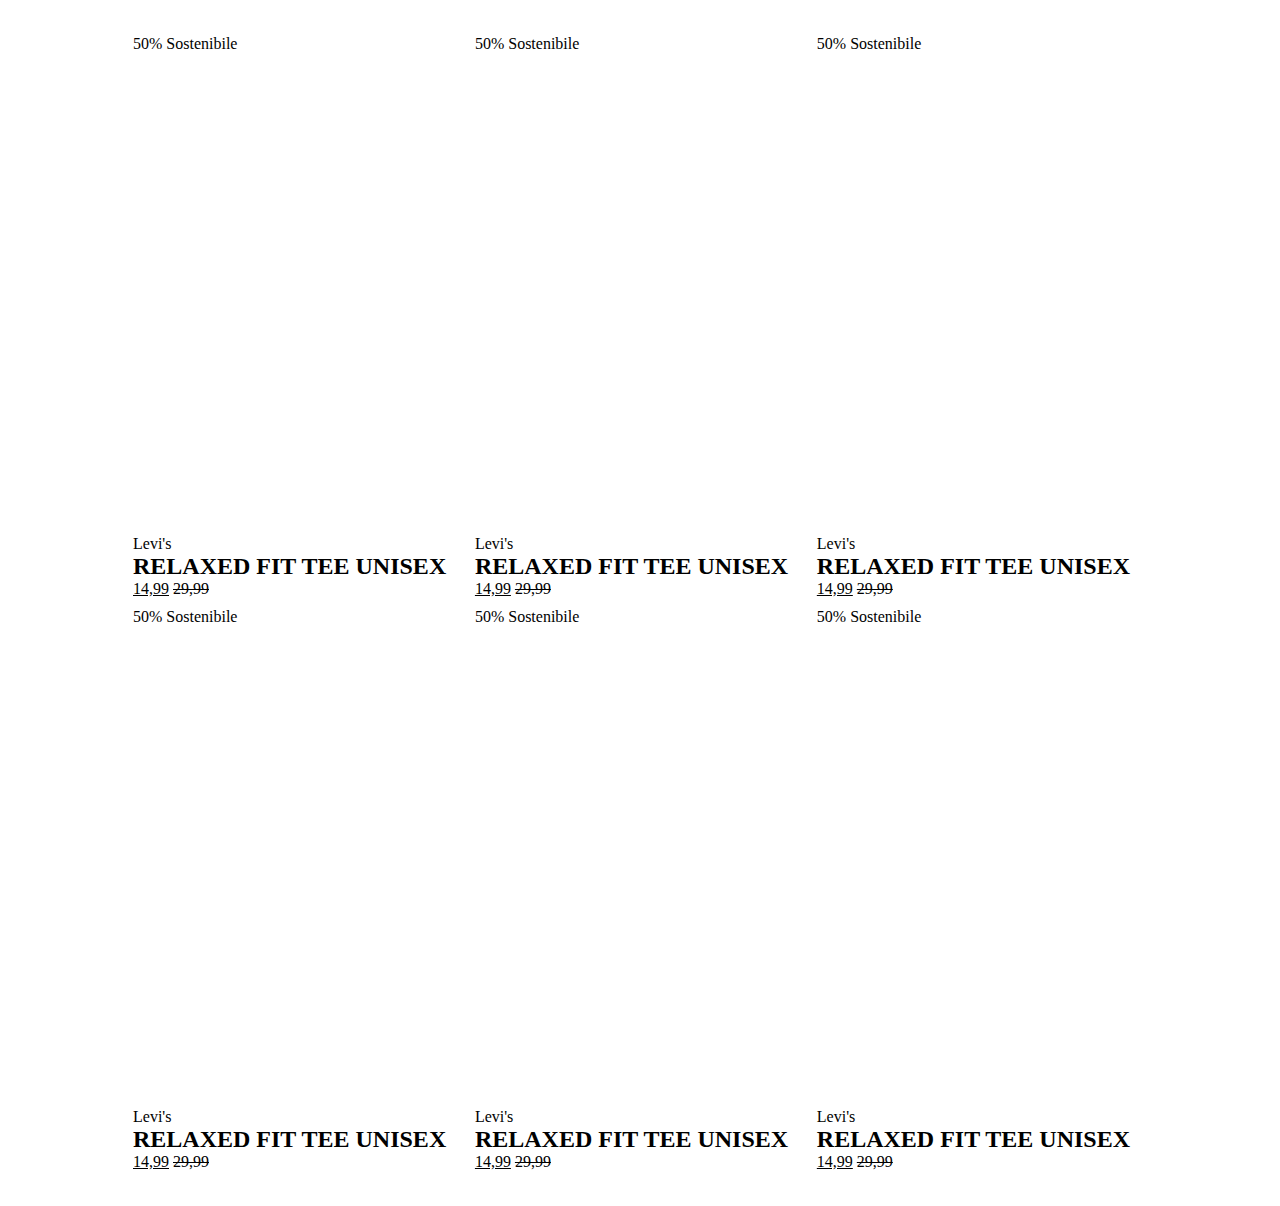
==== index.html @ b643df04 "Added Content" ====
<!DOCTYPE html>
<html lang="en">
    <head>
        <meta charset="UTF-8">
        <meta http-equiv="X-UA-Compatible" content="IE=edge">
        <meta name="viewport" content="width=device-width, initial-scale=1.0">
        <link rel="stylesheet" href="css/style.css">
        <title>Document</title>
    </head>
    <body>
        <main>
            <!-- card -->
            <article class="item">
                <!-- image -->
                <div class="item-picture">

                        <!-- heart -->
                        <!-- tag sconto -->
                        <span class="sales">50%</span>
                        <!-- tag sostenibilità -->
                        <span class="sustainability">Sostenibile</span>
                </div>
                <!-- didascalia -->
                <div class="item-specs">
                    <!-- marca -->
                    <span class="brand">Levi's</span>    
                    <!-- descrizione -->
                    <h2 class="description">RELAXED FIT TEE UNISEX</h2>
                    <!-- prezzo scontato/prezzo iniziale -->
                    <ins class="price current">14,99</ins>
                    <del class="price previous">29,99</del>
                </div>
            </article>
             <article class="item">
                <!-- image -->
                <div class="item-picture">

                        <!-- heart -->
                        <!-- tag sconto -->
                        <span class="sales">50%</span>
                        <!-- tag sostenibilità -->
                        <span class="sustainability">Sostenibile</span>
                </div>
                <!-- didascalia -->
                <div class="item-specs">
                    <!-- marca -->
                    <span class="brand">Levi's</span>    
                    <!-- descrizione -->
                    <h2 class="description">RELAXED FIT TEE UNISEX</h2>
                    <!-- prezzo scontato/prezzo iniziale -->
                    <ins class="price current">14,99</ins>
                    <del class="price previous">29,99</del>
                </div>
            </article>
             <article class="item">
                <!-- image -->
                <div class="item-picture">

                        <!-- heart -->
                        <!-- tag sconto -->
                        <span class="sales">50%</span>
                        <!-- tag sostenibilità -->
                        <span class="sustainability">Sostenibile</span>
                </div>
                <!-- didascalia -->
                <div class="item-specs">
                    <!-- marca -->
                    <span class="brand">Levi's</span>    
                    <!-- descrizione -->
                    <h2 class="description">RELAXED FIT TEE UNISEX</h2>
                    <!-- prezzo scontato/prezzo iniziale -->
                    <ins class="price current">14,99</ins>
                    <del class="price previous">29,99</del>
                </div>
            </article>
             <article class="item">
                <!-- image -->
                <div class="item-picture">

                        <!-- heart -->
                        <!-- tag sconto -->
                        <span class="sales">50%</span>
                        <!-- tag sostenibilità -->
                        <span class="sustainability">Sostenibile</span>
                </div>
                <!-- didascalia -->
                <div class="item-specs">
                    <!-- marca -->
                    <span class="brand">Levi's</span>    
                    <!-- descrizione -->
                    <h2 class="description">RELAXED FIT TEE UNISEX</h2>
                    <!-- prezzo scontato/prezzo iniziale -->
                    <ins class="price current">14,99</ins>
                    <del class="price previous">29,99</del>
                </div>
            </article>
             <article class="item">
                <!-- image -->
                <div class="item-picture">

                        <!-- heart -->
                        <!-- tag sconto -->
                        <span class="sales">50%</span>
                        <!-- tag sostenibilità -->
                        <span class="sustainability">Sostenibile</span>
                </div>
                <!-- didascalia -->
                <div class="item-specs">
                    <!-- marca -->
                    <span class="brand">Levi's</span>    
                    <!-- descrizione -->
                    <h2 class="description">RELAXED FIT TEE UNISEX</h2>
                    <!-- prezzo scontato/prezzo iniziale -->
                    <ins class="price current">14,99</ins>
                    <del class="price previous">29,99</del>
                </div>
            </article>
             <article class="item">
                <!-- image -->
                <div class="item-picture">

                        <!-- heart -->
                        <!-- tag sconto -->
                        <span class="sales">50%</span>
                        <!-- tag sostenibilità -->
                        <span class="sustainability">Sostenibile</span>
                </div>
                <!-- didascalia -->
                <div class="item-specs">
                    <!-- marca -->
                    <span class="brand">Levi's</span>    
                    <!-- descrizione -->
                    <h2 class="description">RELAXED FIT TEE UNISEX</h2>
                    <!-- prezzo scontato/prezzo iniziale -->
                    <ins class="price current">14,99</ins>
                    <del class="price previous">29,99</del>
                </div>
            </article>
        </main>         
                
    </body>
</html>
---- css/style.css ----
* {
    margin: 0;
    padding: 0;
    box-sizing: border-box;
}

/* general */
body {
    padding: 30px 0;
} 

main {
    width: 80%;
    margin: auto;
}

/* utilities */

/* main */

.item{
    display: inline-block;
    width: 33%;
    padding: 5px;
}

.item-picture {
    display: inline-block;
    width: 100%;
    height: 500px;
    background-position: center;
    background-size: cover;
    background-repeat: no-repeat;
}
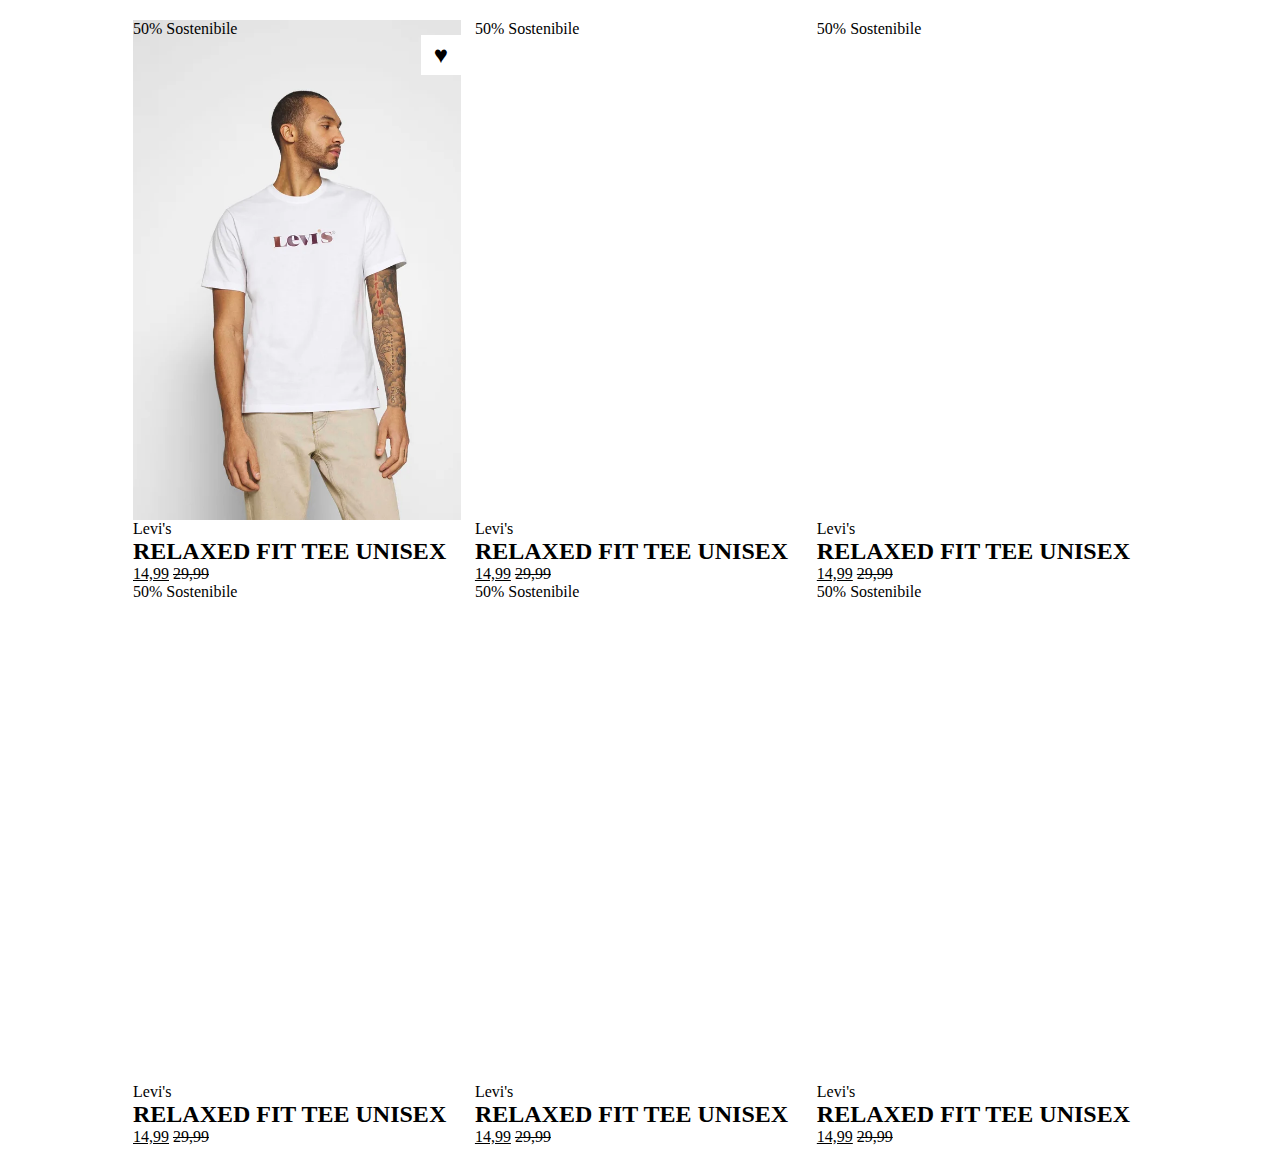
==== commit 447f5d18: "added favourite tag" ====
--- a/index.html
+++ b/index.html
@@ -11,10 +11,11 @@
         <main>
             <!-- card -->
             <article class="item">
-                <!-- image -->
-                <div class="item-picture">
+                <!-- item-picture -->
+                <div class="item-picture levi">
 
                         <!-- heart -->
+                        <span class="favourite">&hearts;</span>
                         <!-- tag sconto -->
                         <span class="sales">50%</span>
                         <!-- tag sostenibilità -->
@@ -31,6 +32,7 @@
                     <del class="price previous">29,99</del>
                 </div>
             </article>
+
              <article class="item">
                 <!-- image -->
                 <div class="item-picture">
--- a/css/style.css
+++ b/css/style.css
@@ -6,7 +6,7 @@
 
 /* general */
 body {
-    padding: 30px 0;
+    padding: 20px 0;
 } 
 
 main {
@@ -21,8 +21,10 @@
 .item{
     display: inline-block;
     width: 33%;
-    padding: 5px;
+    padding: 0 5px;
 }
+
+/* item-picture */
 
 .item-picture {
     display: inline-block;
@@ -31,5 +33,24 @@
     background-position: center;
     background-size: cover;
     background-repeat: no-repeat;
+    position: relative;
 }
-    +
+.levi {
+    background-image: url(../img/1.webp);
+}
+
+/* heart */
+
+.favourite {
+    height: 40px;
+    width: 40px;
+    font-size: 24px;
+    text-align: center;
+    line-height: 40px;
+    background-color: white;
+    position: absolute;
+    top: 15px;
+    right: 0;
+} 
+
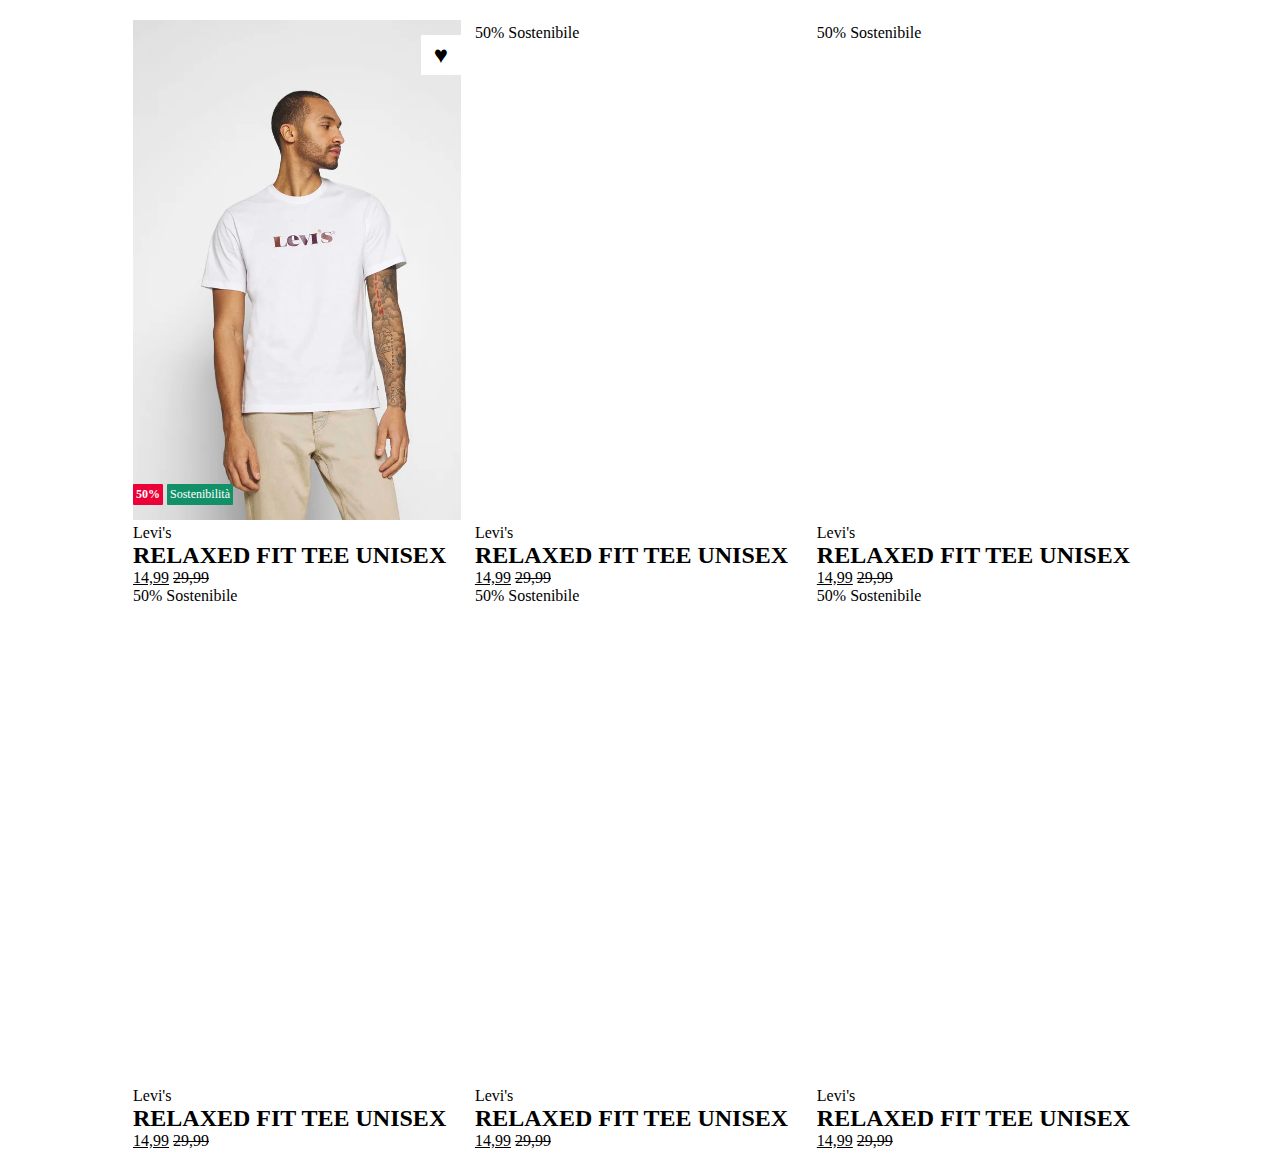
==== commit f25007ab: "added sales,sustainability tags" ====
--- a/index.html
+++ b/index.html
@@ -16,10 +16,12 @@
 
                         <!-- heart -->
                         <span class="favourite">&hearts;</span>
-                        <!-- tag sconto -->
-                        <span class="sales">50%</span>
-                        <!-- tag sostenibilità -->
-                        <span class="sustainability">Sostenibile</span>
+                        <div class="tags">
+                            <!-- tag sconto -->
+                            <span class="tag sales"><strong>50%</strong> </span>
+                            <!-- tag sostenibilità -->
+                            <span class="tag sustainability">Sostenibilità</span>
+                        </div>
                 </div>
                 <!-- didascalia -->
                 <div class="item-specs">
--- a/css/style.css
+++ b/css/style.css
@@ -54,3 +54,29 @@
     right: 0;
 } 
 
+.favourite:hover {
+    color: red;
+}
+
+/* tags */
+.tags {
+    position: absolute;
+    bottom: 15px;
+    left: 0;
+}
+
+.tag {
+    display: inline-block;
+    padding: 3px;
+    color: white;
+    border-radius: 1px;
+    font-size: 12px;
+}
+
+.tag.sales {
+    background-color: #EB0037;
+}
+
+.tag.sustainability {
+    background-color: #129169;
+}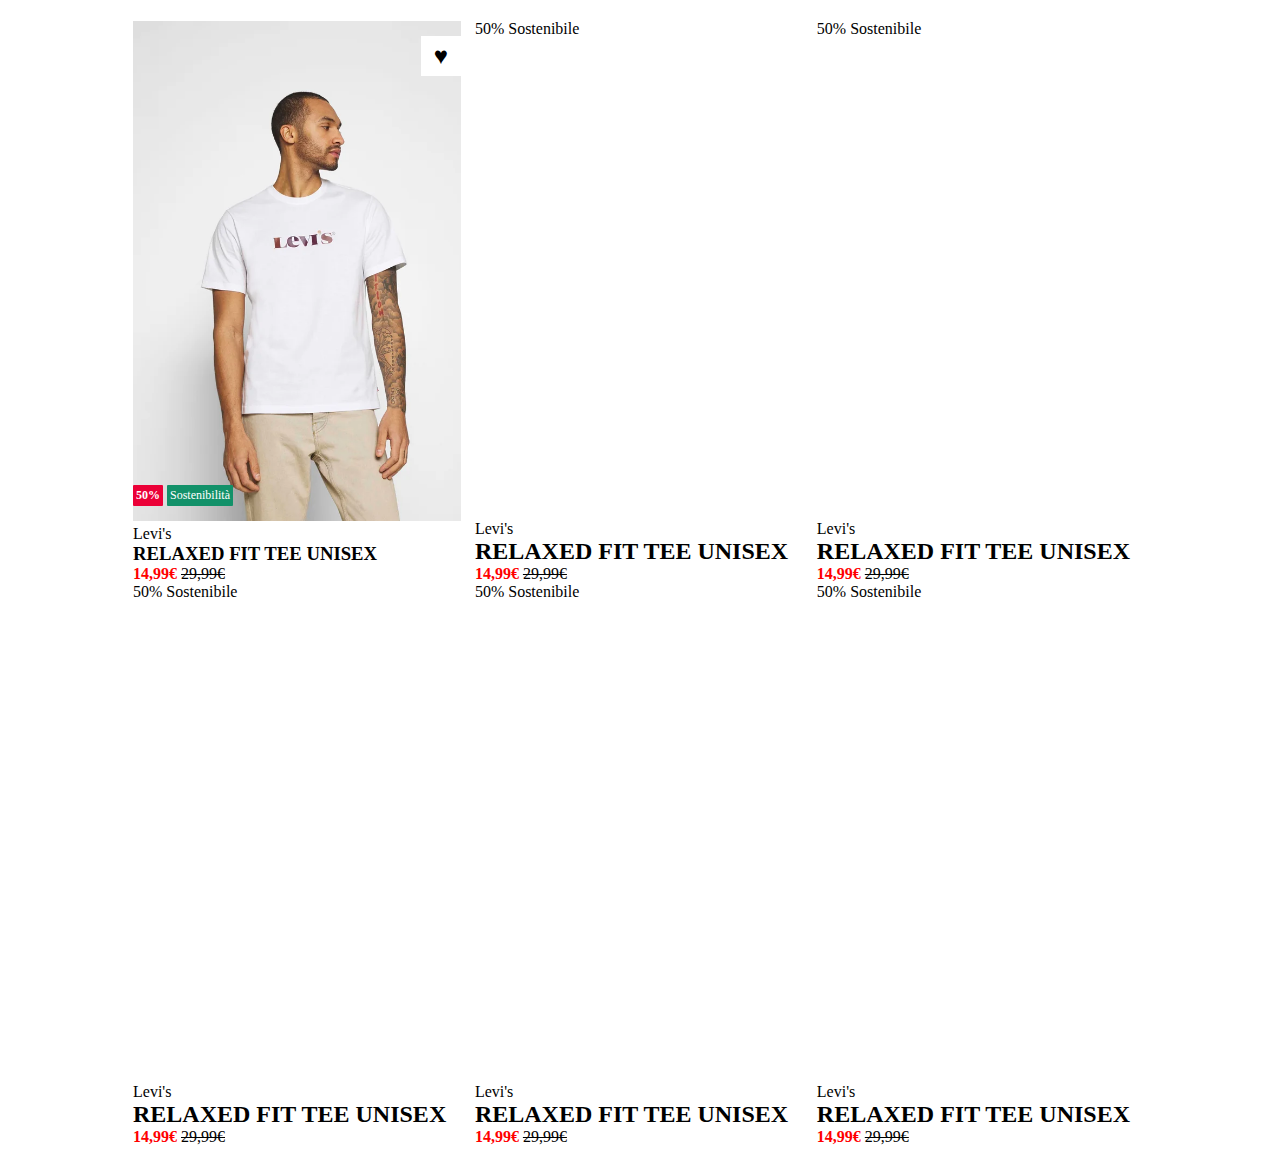
==== commit d58c0df8: "changed text decoration" ====
--- a/index.html
+++ b/index.html
@@ -28,7 +28,7 @@
                     <!-- marca -->
                     <span class="brand">Levi's</span>    
                     <!-- descrizione -->
-                    <h2 class="description">RELAXED FIT TEE UNISEX</h2>
+                    <h3 class="description">RELAXED FIT TEE UNISEX</h3>
                     <!-- prezzo scontato/prezzo iniziale -->
                     <ins class="price current">14,99</ins>
                     <del class="price previous">29,99</del>
--- a/css/style.css
+++ b/css/style.css
@@ -79,4 +79,16 @@
 
 .tag.sustainability {
     background-color: #129169;
+}
+
+/* Didascalia */
+
+.price.current {
+    text-decoration: none;
+    font-weight: bold;
+    color: red;
+}
+
+.price::after {
+    content: "\20AC";
 }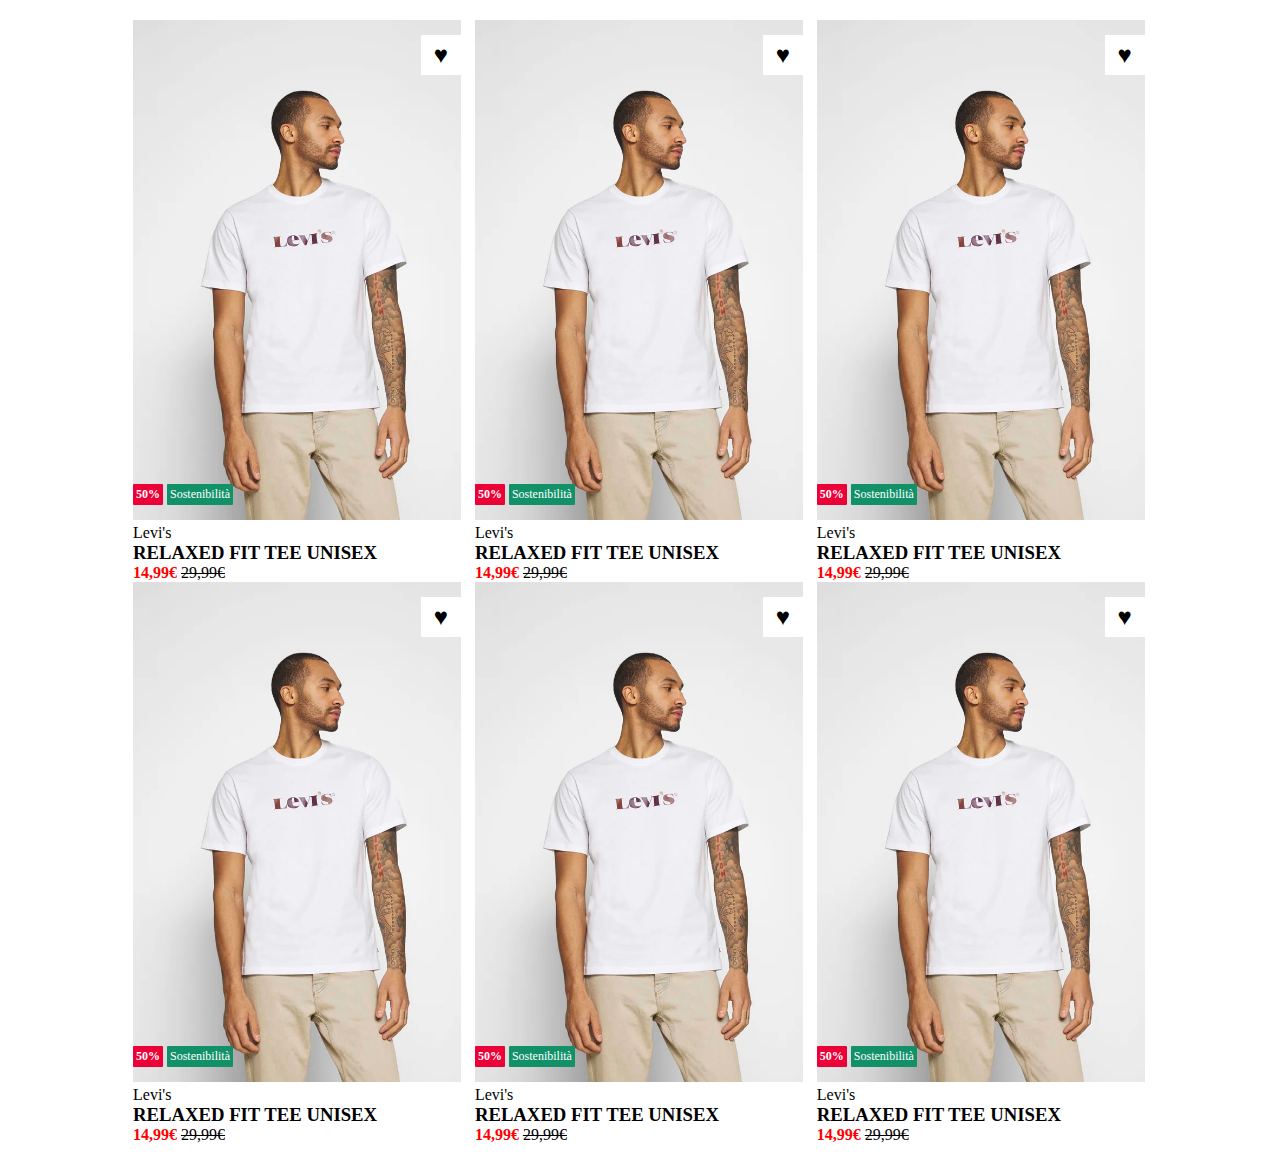
==== commit 6e9469f0: "applied changes to all articles" ====
--- a/index.html
+++ b/index.html
@@ -34,112 +34,127 @@
                     <del class="price previous">29,99</del>
                 </div>
             </article>
-
-             <article class="item">
-                <!-- image -->
-                <div class="item-picture">
+            <article class="item">
+                <!-- item-picture -->
+                <div class="item-picture levi">
 
                         <!-- heart -->
-                        <!-- tag sconto -->
-                        <span class="sales">50%</span>
-                        <!-- tag sostenibilità -->
-                        <span class="sustainability">Sostenibile</span>
+                        <span class="favourite">&hearts;</span>
+                        <div class="tags">
+                            <!-- tag sconto -->
+                            <span class="tag sales"><strong>50%</strong> </span>
+                            <!-- tag sostenibilità -->
+                            <span class="tag sustainability">Sostenibilità</span>
+                        </div>
                 </div>
                 <!-- didascalia -->
                 <div class="item-specs">
                     <!-- marca -->
                     <span class="brand">Levi's</span>    
                     <!-- descrizione -->
-                    <h2 class="description">RELAXED FIT TEE UNISEX</h2>
+                    <h3 class="description">RELAXED FIT TEE UNISEX</h3>
                     <!-- prezzo scontato/prezzo iniziale -->
                     <ins class="price current">14,99</ins>
                     <del class="price previous">29,99</del>
                 </div>
             </article>
-             <article class="item">
-                <!-- image -->
-                <div class="item-picture">
+            <article class="item">
+                <!-- item-picture -->
+                <div class="item-picture levi">
 
                         <!-- heart -->
-                        <!-- tag sconto -->
-                        <span class="sales">50%</span>
-                        <!-- tag sostenibilità -->
-                        <span class="sustainability">Sostenibile</span>
+                        <span class="favourite">&hearts;</span>
+                        <div class="tags">
+                            <!-- tag sconto -->
+                            <span class="tag sales"><strong>50%</strong> </span>
+                            <!-- tag sostenibilità -->
+                            <span class="tag sustainability">Sostenibilità</span>
+                        </div>
                 </div>
                 <!-- didascalia -->
                 <div class="item-specs">
                     <!-- marca -->
                     <span class="brand">Levi's</span>    
                     <!-- descrizione -->
-                    <h2 class="description">RELAXED FIT TEE UNISEX</h2>
+                    <h3 class="description">RELAXED FIT TEE UNISEX</h3>
                     <!-- prezzo scontato/prezzo iniziale -->
                     <ins class="price current">14,99</ins>
                     <del class="price previous">29,99</del>
                 </div>
             </article>
-             <article class="item">
-                <!-- image -->
-                <div class="item-picture">
+            <article class="item">
+                <!-- item-picture -->
+                <div class="item-picture levi">
 
                         <!-- heart -->
-                        <!-- tag sconto -->
-                        <span class="sales">50%</span>
-                        <!-- tag sostenibilità -->
-                        <span class="sustainability">Sostenibile</span>
+                        <span class="favourite">&hearts;</span>
+                        <div class="tags">
+                            <!-- tag sconto -->
+                            <span class="tag sales"><strong>50%</strong> </span>
+                            <!-- tag sostenibilità -->
+                            <span class="tag sustainability">Sostenibilità</span>
+                        </div>
                 </div>
                 <!-- didascalia -->
                 <div class="item-specs">
                     <!-- marca -->
                     <span class="brand">Levi's</span>    
                     <!-- descrizione -->
-                    <h2 class="description">RELAXED FIT TEE UNISEX</h2>
+                    <h3 class="description">RELAXED FIT TEE UNISEX</h3>
                     <!-- prezzo scontato/prezzo iniziale -->
                     <ins class="price current">14,99</ins>
                     <del class="price previous">29,99</del>
                 </div>
             </article>
-             <article class="item">
-                <!-- image -->
-                <div class="item-picture">
+            <article class="item">
+                <!-- item-picture -->
+                <div class="item-picture levi">
 
                         <!-- heart -->
-                        <!-- tag sconto -->
-                        <span class="sales">50%</span>
-                        <!-- tag sostenibilità -->
-                        <span class="sustainability">Sostenibile</span>
+                        <span class="favourite">&hearts;</span>
+                        <div class="tags">
+                            <!-- tag sconto -->
+                            <span class="tag sales"><strong>50%</strong> </span>
+                            <!-- tag sostenibilità -->
+                            <span class="tag sustainability">Sostenibilità</span>
+                        </div>
                 </div>
                 <!-- didascalia -->
                 <div class="item-specs">
                     <!-- marca -->
                     <span class="brand">Levi's</span>    
                     <!-- descrizione -->
-                    <h2 class="description">RELAXED FIT TEE UNISEX</h2>
+                    <h3 class="description">RELAXED FIT TEE UNISEX</h3>
                     <!-- prezzo scontato/prezzo iniziale -->
                     <ins class="price current">14,99</ins>
                     <del class="price previous">29,99</del>
                 </div>
             </article>
-             <article class="item">
-                <!-- image -->
-                <div class="item-picture">
+            <article class="item">
+                <!-- item-picture -->
+                <div class="item-picture levi">
 
                         <!-- heart -->
-                        <!-- tag sconto -->
-                        <span class="sales">50%</span>
-                        <!-- tag sostenibilità -->
-                        <span class="sustainability">Sostenibile</span>
+                        <span class="favourite">&hearts;</span>
+                        <div class="tags">
+                            <!-- tag sconto -->
+                            <span class="tag sales"><strong>50%</strong> </span>
+                            <!-- tag sostenibilità -->
+                            <span class="tag sustainability">Sostenibilità</span>
+                        </div>
                 </div>
                 <!-- didascalia -->
                 <div class="item-specs">
                     <!-- marca -->
                     <span class="brand">Levi's</span>    
                     <!-- descrizione -->
-                    <h2 class="description">RELAXED FIT TEE UNISEX</h2>
+                    <h3 class="description">RELAXED FIT TEE UNISEX</h3>
                     <!-- prezzo scontato/prezzo iniziale -->
                     <ins class="price current">14,99</ins>
                     <del class="price previous">29,99</del>
                 </div>
             </article>
+
         </main>         
                 
     </body>
--- a/css/style.css
+++ b/css/style.css
@@ -38,6 +38,10 @@
 
 .levi {
     background-image: url(../img/1.webp);
+}
+
+.levi:hover {
+    background-image: url(../img/1b.webp);
 }
 
 /* heart */
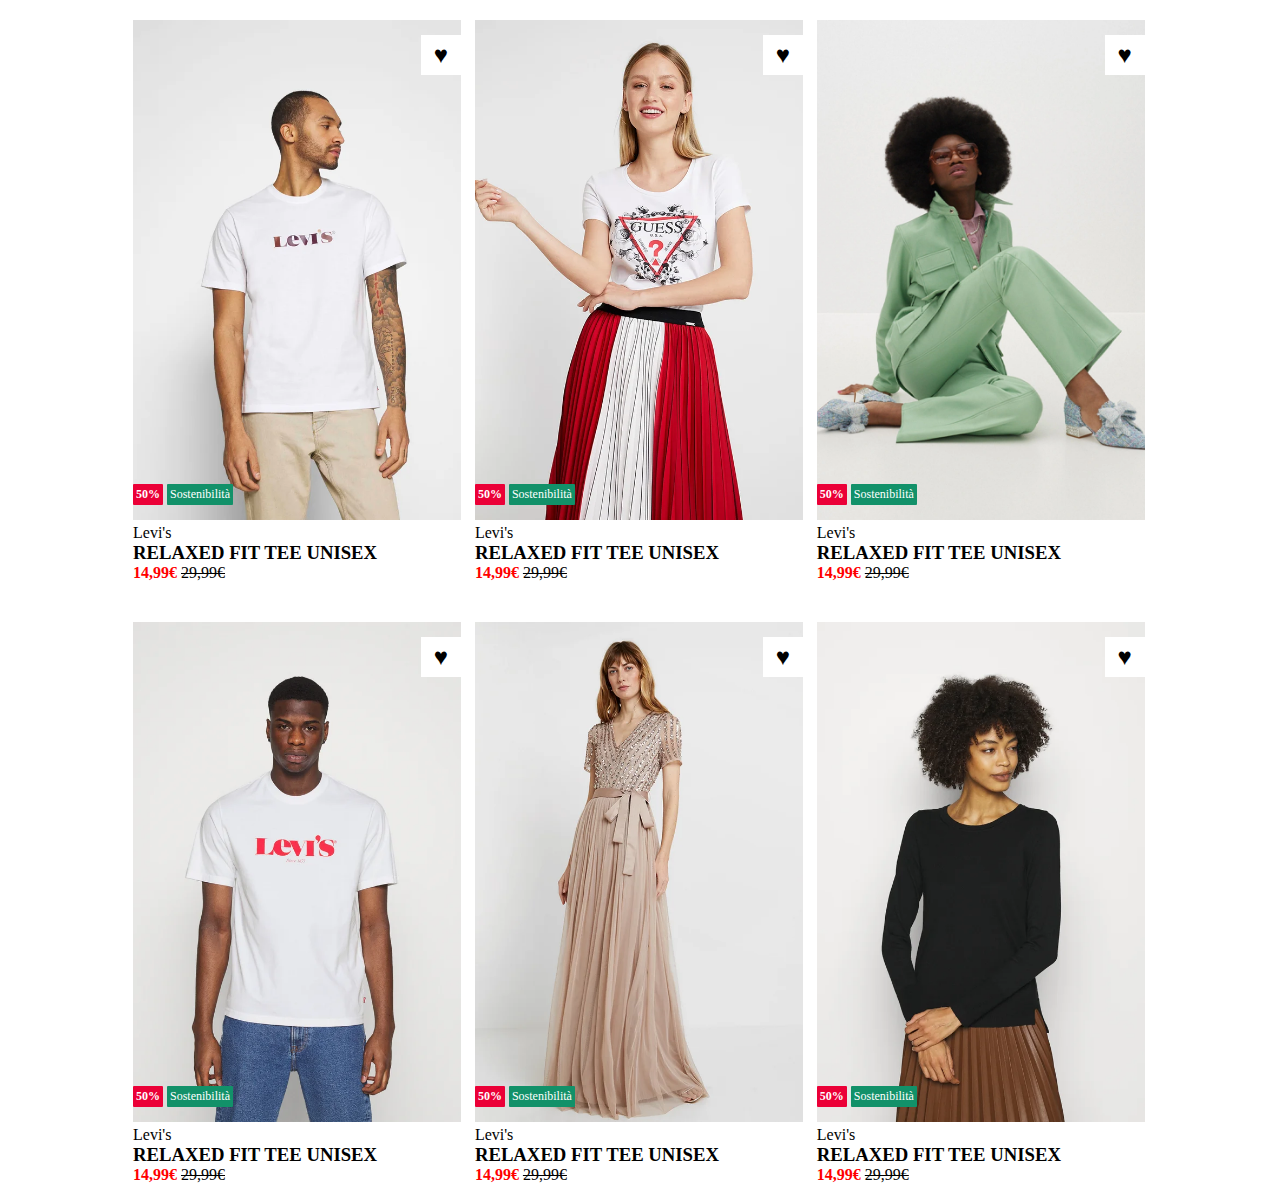
==== commit 63ef6f7c: "changed backgrounds for each article" ====
--- a/index.html
+++ b/index.html
@@ -12,7 +12,30 @@
             <!-- card -->
             <article class="item">
                 <!-- item-picture -->
-                <div class="item-picture levi">
+                <div class="item-picture levis relaxed-fit-tee-unisex">
+                        <!-- heart -->
+                        <span class="favourite">&hearts;</span>
+                        <div class="tags">
+                            <!-- tag sconto -->
+                            <span class="tag sales"><strong>50%</strong> </span>
+                            <!-- tag sostenibilità -->
+                            <span class="tag sustainability">Sostenibilità</span>
+                        </div>
+                </div>
+                <!-- didascalia -->
+                <div class="item-specs">
+                    <!-- marca -->
+                    <span class="brand">Levi's</span>    
+                    <!-- descrizione -->
+                    <h3 class="description">RELAXED FIT TEE UNISEX</h3>
+                    <!-- prezzo scontato/prezzo iniziale -->
+                    <ins class="price current">14,99</ins>
+                    <del class="price previous">29,99</del>
+                </div>
+            </article>
+            <article class="item">
+                <!-- item-picture -->
+                <div class="item-picture guess roses-tee">
 
                         <!-- heart -->
                         <span class="favourite">&hearts;</span>
@@ -36,7 +59,7 @@
             </article>
             <article class="item">
                 <!-- item-picture -->
-                <div class="item-picture levi">
+                <div class="item-picture czf voglia-di-colori-p">
 
                         <!-- heart -->
                         <span class="favourite">&hearts;</span>
@@ -60,7 +83,7 @@
             </article>
             <article class="item">
                 <!-- item-picture -->
-                <div class="item-picture levi">
+                <div class="item-picture levis tee-unisex">
 
                         <!-- heart -->
                         <span class="favourite">&hearts;</span>
@@ -84,7 +107,7 @@
             </article>
             <article class="item">
                 <!-- item-picture -->
-                <div class="item-picture levi">
+                <div class="item-picture maya-deluxe stripe-bodice">
 
                         <!-- heart -->
                         <span class="favourite">&hearts;</span>
@@ -108,31 +131,7 @@
             </article>
             <article class="item">
                 <!-- item-picture -->
-                <div class="item-picture levi">
-
-                        <!-- heart -->
-                        <span class="favourite">&hearts;</span>
-                        <div class="tags">
-                            <!-- tag sconto -->
-                            <span class="tag sales"><strong>50%</strong> </span>
-                            <!-- tag sostenibilità -->
-                            <span class="tag sustainability">Sostenibilità</span>
-                        </div>
-                </div>
-                <!-- didascalia -->
-                <div class="item-specs">
-                    <!-- marca -->
-                    <span class="brand">Levi's</span>    
-                    <!-- descrizione -->
-                    <h3 class="description">RELAXED FIT TEE UNISEX</h3>
-                    <!-- prezzo scontato/prezzo iniziale -->
-                    <ins class="price current">14,99</ins>
-                    <del class="price previous">29,99</del>
-                </div>
-            </article>
-            <article class="item">
-                <!-- item-picture -->
-                <div class="item-picture levi">
+                <div class="item-picture esprit maglione-black">
 
                         <!-- heart -->
                         <span class="favourite">&hearts;</span>
--- a/css/style.css
+++ b/css/style.css
@@ -5,9 +5,6 @@
 }
 
 /* general */
-body {
-    padding: 20px 0;
-} 
 
 main {
     width: 80%;
@@ -22,6 +19,8 @@
     display: inline-block;
     width: 33%;
     padding: 0 5px;
+    margin: 20px 0;
+
 }
 
 /* item-picture */
@@ -36,13 +35,50 @@
     position: relative;
 }
 
-.levi {
+/* backgrounds */
+
+.levis.relaxed-fit-tee-unisex {
     background-image: url(../img/1.webp);
 }
-
-.levi:hover {
+.levis.relaxed-fit-tee-unisex:hover {
     background-image: url(../img/1b.webp);
 }
+
+.guess.roses-tee {
+    background-image: url(../img/2.webp);
+}
+.guess.roses-tee:hover {
+    background-image: url(../img/2b.webp);
+}
+
+.czf.voglia-di-colori-p {
+    background-image: url(../img/3.webp);
+}
+.czf.voglia-di-colori-p:hover {
+    background-image: url(../img/3b.webp);
+}
+
+.levis.tee-unisex {
+    background-image: url(../img/4.webp);
+}
+.levis.tee-unisex:hover {
+    background-image: url(../img/4b.webp);
+}
+
+.maya-deluxe.stripe-bodice {
+    background-image: url(../img/5.webp);
+}
+.maya-deluxe.stripe-bodice:hover {
+    background-image: url(../img/5b.webp);
+}
+
+.esprit.maglione-black {
+    background-image: url(../img/6.webp);
+}
+.esprit.maglione-black:hover {
+    background-image: url(../img/6b.webp);
+}
+
 
 /* heart */
 
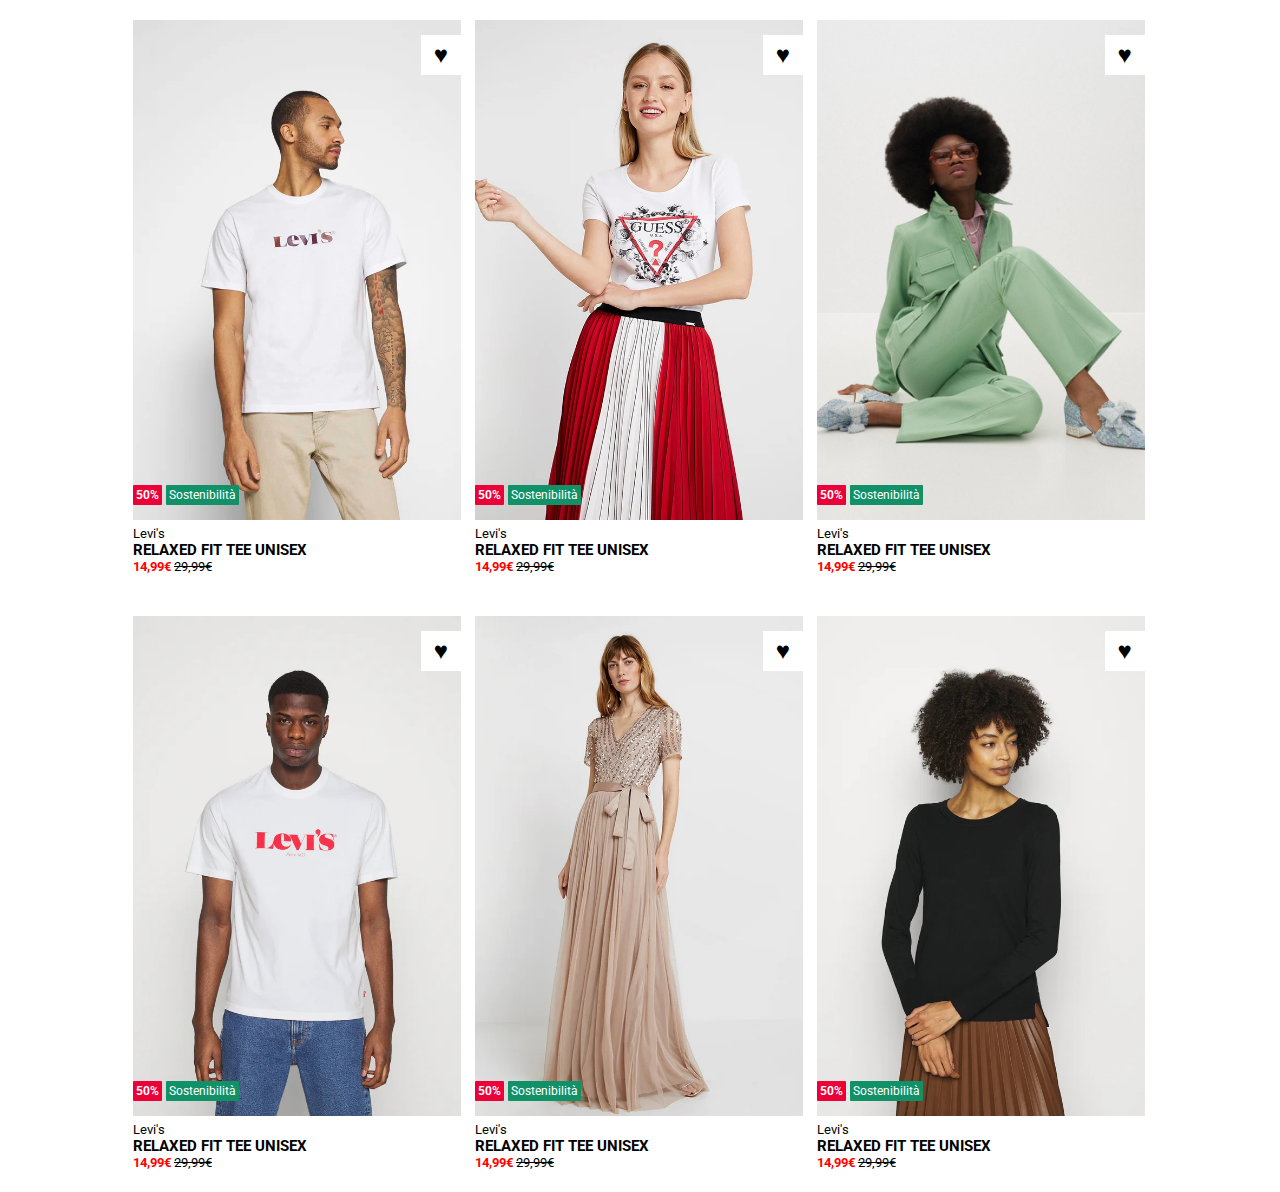
==== commit 43bcad8f: "changed fonts, fonts-size" ====
--- a/index.html
+++ b/index.html
@@ -2,6 +2,9 @@
 <html lang="en">
     <head>
         <meta charset="UTF-8">
+        <link rel="preconnect" href="https://fonts.googleapis.com">
+        <link rel="preconnect" href="https://fonts.gstatic.com" crossorigin>
+        <link href="https://fonts.googleapis.com/css2?family=Montserrat&family=Roboto:wght@400;700&display=swap" rel="stylesheet">
         <meta http-equiv="X-UA-Compatible" content="IE=edge">
         <meta name="viewport" content="width=device-width, initial-scale=1.0">
         <link rel="stylesheet" href="css/style.css">
--- a/css/style.css
+++ b/css/style.css
@@ -9,6 +9,8 @@
 main {
     width: 80%;
     margin: auto;
+    font-family: 'Montserrat', sans-serif;
+    font-family: 'Roboto', sans-serif;
 }
 
 /* utilities */
@@ -123,6 +125,11 @@
 
 /* Didascalia */
 
+.item-specs{
+    margin: 2px 0;
+    font-size: 0.8em;
+}
+
 .price.current {
     text-decoration: none;
     font-weight: bold;
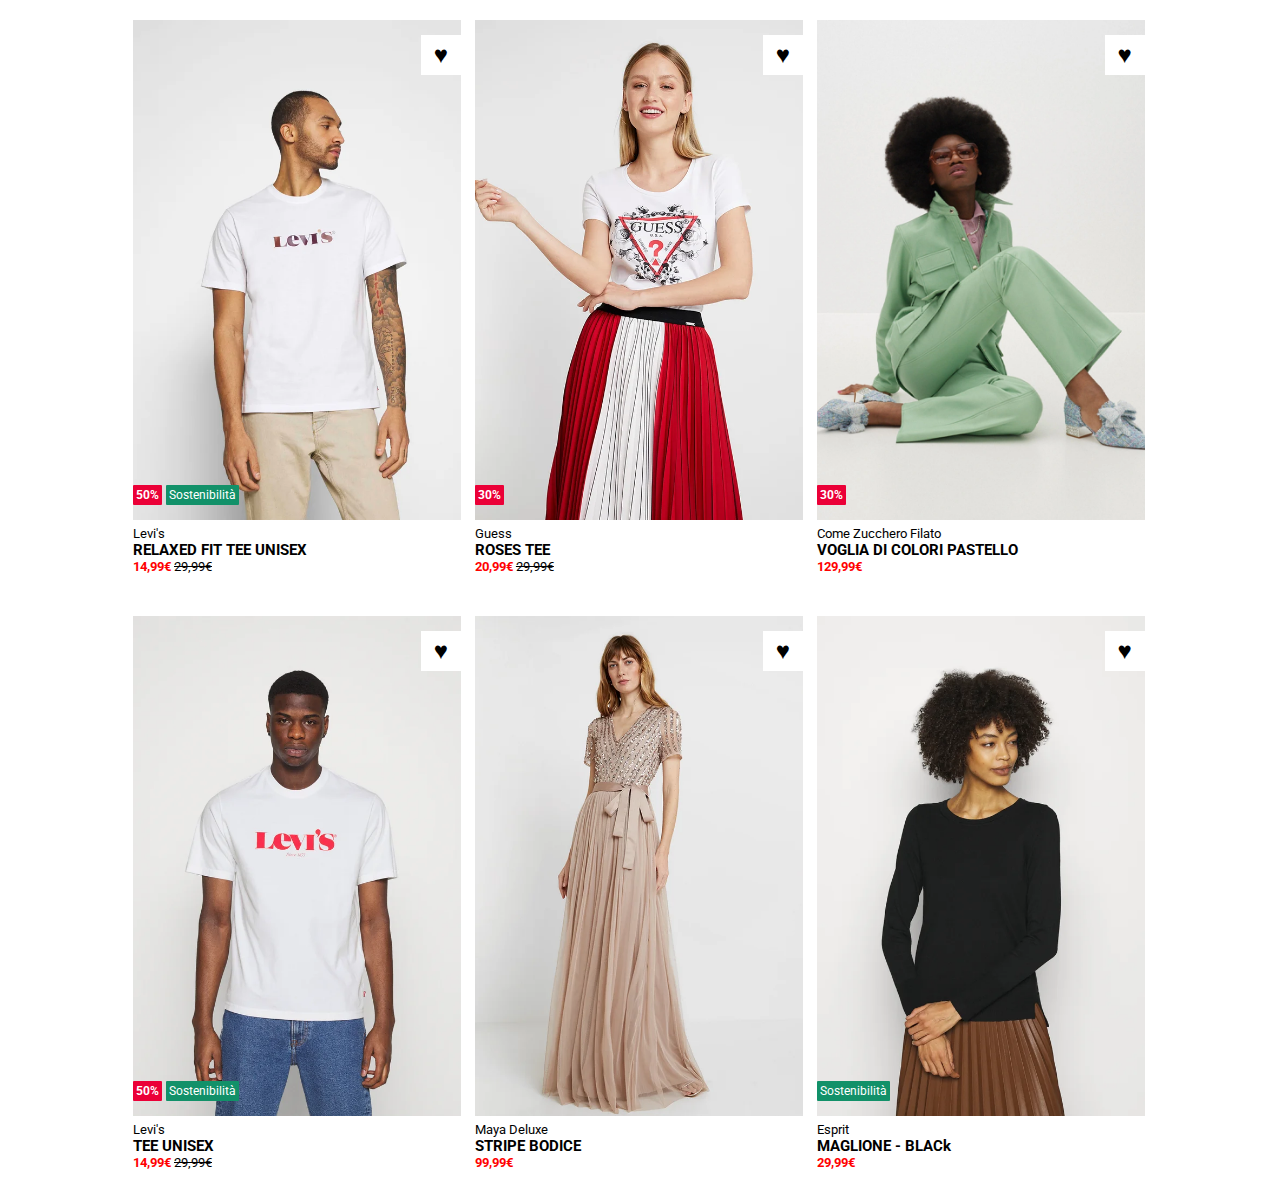
==== commit b05b2a69: "fixed text" ====
--- a/index.html
+++ b/index.html
@@ -8,7 +8,8 @@
         <meta http-equiv="X-UA-Compatible" content="IE=edge">
         <meta name="viewport" content="width=device-width, initial-scale=1.0">
         <link rel="stylesheet" href="css/style.css">
-        <title>Document</title>
+        <link rel="icon" href="https://www.boolean.careers/images/misc/logo-small.png" type="image/png">
+        <title>Boolando</title>
     </head>
     <body>
         <main>
@@ -44,19 +45,17 @@
                         <span class="favourite">&hearts;</span>
                         <div class="tags">
                             <!-- tag sconto -->
-                            <span class="tag sales"><strong>50%</strong> </span>
-                            <!-- tag sostenibilità -->
-                            <span class="tag sustainability">Sostenibilità</span>
+                            <span class="tag sales"><strong>30%</strong> </span>
                         </div>
                 </div>
                 <!-- didascalia -->
                 <div class="item-specs">
                     <!-- marca -->
-                    <span class="brand">Levi's</span>    
+                    <span class="brand">Guess</span>    
                     <!-- descrizione -->
-                    <h3 class="description">RELAXED FIT TEE UNISEX</h3>
+                    <h3 class="description">ROSES TEE</h3>
                     <!-- prezzo scontato/prezzo iniziale -->
-                    <ins class="price current">14,99</ins>
+                    <ins class="price current">20,99</ins>
                     <del class="price previous">29,99</del>
                 </div>
             </article>
@@ -68,20 +67,17 @@
                         <span class="favourite">&hearts;</span>
                         <div class="tags">
                             <!-- tag sconto -->
-                            <span class="tag sales"><strong>50%</strong> </span>
-                            <!-- tag sostenibilità -->
-                            <span class="tag sustainability">Sostenibilità</span>
+                            <span class="tag sales"><strong>30%</strong> </span>
                         </div>
                 </div>
                 <!-- didascalia -->
                 <div class="item-specs">
                     <!-- marca -->
-                    <span class="brand">Levi's</span>    
+                    <span class="brand">Come Zucchero Filato</span>    
                     <!-- descrizione -->
-                    <h3 class="description">RELAXED FIT TEE UNISEX</h3>
+                    <h3 class="description">VOGLIA DI COLORI PASTELLO</h3>
                     <!-- prezzo scontato/prezzo iniziale -->
-                    <ins class="price current">14,99</ins>
-                    <del class="price previous">29,99</del>
+                    <ins class="price current">129,99</ins>
                 </div>
             </article>
             <article class="item">
@@ -102,7 +98,7 @@
                     <!-- marca -->
                     <span class="brand">Levi's</span>    
                     <!-- descrizione -->
-                    <h3 class="description">RELAXED FIT TEE UNISEX</h3>
+                    <h3 class="description">TEE UNISEX</h3>
                     <!-- prezzo scontato/prezzo iniziale -->
                     <ins class="price current">14,99</ins>
                     <del class="price previous">29,99</del>
@@ -114,22 +110,15 @@
 
                         <!-- heart -->
                         <span class="favourite">&hearts;</span>
-                        <div class="tags">
-                            <!-- tag sconto -->
-                            <span class="tag sales"><strong>50%</strong> </span>
-                            <!-- tag sostenibilità -->
-                            <span class="tag sustainability">Sostenibilità</span>
-                        </div>
                 </div>
                 <!-- didascalia -->
                 <div class="item-specs">
                     <!-- marca -->
-                    <span class="brand">Levi's</span>    
+                    <span class="brand">Maya Deluxe</span>    
                     <!-- descrizione -->
-                    <h3 class="description">RELAXED FIT TEE UNISEX</h3>
+                    <h3 class="description">STRIPE BODICE</h3>
                     <!-- prezzo scontato/prezzo iniziale -->
-                    <ins class="price current">14,99</ins>
-                    <del class="price previous">29,99</del>
+                    <ins class="price current">99,99</ins>
                 </div>
             </article>
             <article class="item">
@@ -139,8 +128,6 @@
                         <!-- heart -->
                         <span class="favourite">&hearts;</span>
                         <div class="tags">
-                            <!-- tag sconto -->
-                            <span class="tag sales"><strong>50%</strong> </span>
                             <!-- tag sostenibilità -->
                             <span class="tag sustainability">Sostenibilità</span>
                         </div>
@@ -148,12 +135,11 @@
                 <!-- didascalia -->
                 <div class="item-specs">
                     <!-- marca -->
-                    <span class="brand">Levi's</span>    
+                    <span class="brand">Esprit</span>    
                     <!-- descrizione -->
-                    <h3 class="description">RELAXED FIT TEE UNISEX</h3>
+                    <h3 class="description">MAGLIONE - BLACk</h3>
                     <!-- prezzo scontato/prezzo iniziale -->
-                    <ins class="price current">14,99</ins>
-                    <del class="price previous">29,99</del>
+                    <ins class="price current">29,99</ins>
                 </div>
             </article>
 
